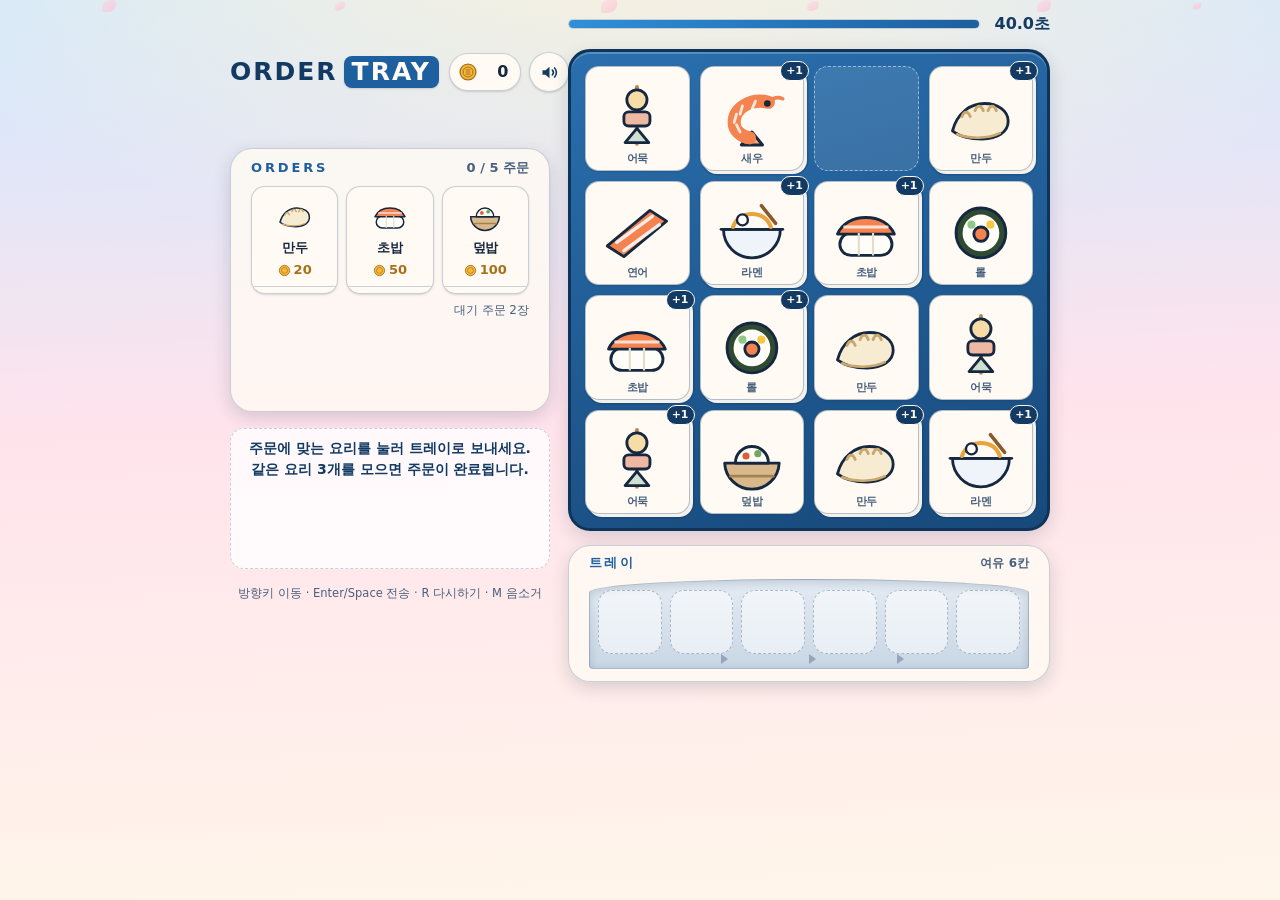
==== games/game-01/index.html @ c846a661 "feat: 플레이어블 광고 8종 데모 팩과 공통 진입점 레퍼런스 영상(00:06 4종 · 01:52 4종)에서 파악한 8종을 각각 독립 실행되는 HTML5 프로토타입으로 구현하고," ====
<!doctype html>
<html lang="ko">
<head>
<meta charset="utf-8">
<meta name="viewport" content="width=device-width, initial-scale=1, viewport-fit=cover">
<meta name="color-scheme" content="light">
<meta name="theme-color" content="#123a63">
<meta name="description" content="주문표가 요구하는 요리를 보드에서 골라 트레이로 보내는 30~45초 세로형 HTML5 미니게임.">
<title>오더 트레이 · Order Tray</title>
<link rel="stylesheet" href="style.css">
</head>
<body>

<div class="scene" aria-hidden="true">
  <span class="petal p1"></span><span class="petal p2"></span><span class="petal p3"></span>
  <span class="petal p4"></span><span class="petal p5"></span><span class="petal p6"></span>
</div>

<main class="app" id="app">

  <header class="hd">
    <p class="wordmark"><b>ORDER</b><i>TRAY</i></p>
    <div class="hd-tools">
      <p class="coin" id="coinBox">
        <svg class="coin-ico" viewBox="0 0 24 24" aria-hidden="true" focusable="false">
          <circle cx="12" cy="12" r="9.5" fill="#f5b93b" stroke="#a9701a" stroke-width="1.6"/>
          <circle cx="12" cy="12" r="6" fill="none" stroke="#a9701a" stroke-width="1.2"/>
          <path d="M9.6 9.4h4.8M9.6 12h4.8M9.6 14.6h4.8" stroke="#a9701a" stroke-width="1.2" stroke-linecap="round"/>
        </svg>
        <span class="sr-only">획득 코인</span>
        <span class="coin-num" id="coinValue">0</span>
      </p>
      <button class="icon-btn" id="muteBtn" type="button" aria-pressed="false">
        <span class="sr-only">효과음 끄기 (단축키 M)</span>
        <svg class="mute-ico" viewBox="0 0 24 24" aria-hidden="true" focusable="false">
          <path d="M4 9.5h3.5L12 5.5v13L7.5 14.5H4z" fill="currentColor"/>
          <path class="wave" d="M15.2 9.2a4 4 0 0 1 0 5.6M17.8 6.8a7.6 7.6 0 0 1 0 10.4" fill="none" stroke="currentColor" stroke-width="1.8" stroke-linecap="round"/>
          <path class="cross" d="M15.5 9.5l5 5m0-5l-5 5" fill="none" stroke="currentColor" stroke-width="1.8" stroke-linecap="round"/>
        </svg>
      </button>
    </div>
  </header>

  <section class="orders" aria-labelledby="ordersTitle">
    <div class="orders-top">
      <h2 id="ordersTitle">ORDERS</h2>
      <p class="orders-count"><span id="doneCount">0</span> / <span id="totalCount">5</span> 주문</p>
    </div>
    <ul class="tickets" id="ticketList"></ul>
    <p class="queue" id="queueInfo">대기 주문 2장</p>
  </section>

  <section class="stage" aria-labelledby="boardTitle">
    <h2 id="boardTitle" class="sr-only">요리 보드</h2>

    <div class="timer" id="timerBox">
      <div class="timer-bar"><span class="timer-fill" id="timerFill"></span></div>
      <p class="timer-num"><span class="sr-only">남은 시간</span><span id="timerValue">40.0</span>초</p>
    </div>

    <div class="board" id="board" role="group" aria-label="요리 보드, 4행 4열"></div>

    <div class="tray-wrap">
      <div class="tray-head">
        <p class="tray-title">트레이</p>
        <p class="tray-left" id="trayLeft">여유 6칸</p>
      </div>
      <div class="conveyor">
        <ul class="tray" id="tray" aria-label="트레이"></ul>
        <span class="arrow a1" aria-hidden="true"></span>
        <span class="arrow a2" aria-hidden="true"></span>
        <span class="arrow a3" aria-hidden="true"></span>
      </div>
    </div>
  </section>

  <p class="hint" id="hint">주문에 맞는 요리를 눌러 트레이로 보내세요. 같은 요리 3개를 모으면 주문이 완료됩니다.</p>

  <footer class="foot">
    <p>방향키 이동 · Enter/Space 전송 · R 다시하기 · M 음소거</p>
  </footer>

  <p class="sr-only" id="live" role="status" aria-live="polite"></p>
</main>

<div class="fx" id="fx" aria-hidden="true"></div>

<div class="overlay" id="pause" hidden>
  <div class="panel">
    <h2>일시정지</h2>
    <p>다른 화면으로 이동해 라운드를 멈췄습니다.</p>
    <button class="btn primary" id="resumeBtn" type="button">이어서 하기</button>
  </div>
</div>

<div class="overlay" id="result" hidden role="dialog" aria-modal="true" aria-labelledby="resultTitle">
  <div class="panel result-panel">
    <p class="result-badge" id="resultBadge">완료</p>
    <h2 id="resultTitle" tabindex="-1">주문 마감!</h2>
    <p class="result-lead" id="resultLead"></p>
    <dl class="result-stats">
      <div><dt>획득 코인</dt><dd id="rCoins">0</dd></div>
      <div><dt>완료 주문</dt><dd id="rOrders">0 / 5</dd></div>
      <div><dt>남은 시간</dt><dd id="rTime">0.0초</dd></div>
      <div><dt>최고 콤보</dt><dd id="rCombo">×1.0</dd></div>
    </dl>
    <div class="result-cta">
      <button class="btn primary" id="replayBtn" type="button">다시 주문받기</button>
      <button class="btn ghost" id="moreBtn" type="button">다른 데모 보기</button>
    </div>
    <p class="more-note" id="moreNote" hidden>이 데모는 8종 패키지 중 <b>1번 오더 트레이</b>입니다. 나머지 7종은 패키지 첫 화면에서 볼 수 있습니다.</p>
    <p class="result-note">코인 산식·콤보 배수·트레이 칸수·제한 시간은 원본 영상에 근거가 없어 본 프로토타입이 독자 설계한 값입니다. 아이콘·배경·효과음은 전량 오리지널로 제작했습니다.</p>
  </div>
</div>

<noscript>
  <p class="noscript">이 게임은 자바스크립트로 동작합니다. 브라우저에서 자바스크립트를 켠 뒤 다시 열어 주세요.</p>
</noscript>

<script src="script.js"></script>
</body>
</html>
---- games/game-01/style.css ----
/* 오더 트레이 — 전량 오리지널 CSS. 외부 폰트·이미지·CDN 요청 0건. */

:root {
  --ink: #16283f;
  --ink-soft: #47607d;
  --paper: #fffaf3;
  --sky-1: #cfe8ff;
  --sky-2: #ffe3ec;
  --sky-3: #fff3d8;
  --blue: #1d5f9f;
  --blue-deep: #123a63;
  --blue-soft: #dceaf8;
  --gold: #f5b93b;
  --gold-deep: #a9701a;
  --warn: #d8541f;
  --ok: #1e7a52;
  --line: rgba(18, 58, 99, .22);
  --shadow-s: 0 1px 2px rgba(18, 40, 63, .16);
  --shadow-m: 0 6px 18px rgba(18, 40, 63, .16);
  --shadow-l: 0 18px 44px rgba(18, 40, 63, .28);
  --r-s: 8px;
  --r-m: 14px;
  --r-l: 22px;
  --dur-move: 320ms;
  --dur-pop: 180ms;
  --pad-x: clamp(12px, 4vw, 20px);
}

* { box-sizing: border-box; }

html, body {
  margin: 0;
  padding: 0;
  min-height: 100%;
}

body {
  min-height: 100dvh;
  color: var(--ink);
  font: 400 16px/1.45 "Apple SD Gothic Neo", "Malgun Gothic", "Noto Sans KR", system-ui, -apple-system, "Segoe UI", sans-serif;
  background:
    radial-gradient(120% 70% at 50% -10%, var(--sky-3) 0%, transparent 55%),
    linear-gradient(178deg, var(--sky-1) 0%, var(--sky-2) 46%, #fff6ea 100%);
  background-attachment: fixed;
  -webkit-text-size-adjust: 100%;
  -webkit-tap-highlight-color: transparent;
  overflow-x: hidden;
}

.sr-only {
  position: absolute;
  width: 1px; height: 1px;
  margin: -1px; padding: 0;
  overflow: hidden;
  clip: rect(0 0 0 0);
  clip-path: inset(50%);
  white-space: nowrap;
  border: 0;
}

:focus-visible {
  outline: 3px solid var(--blue-deep);
  outline-offset: 2px;
  border-radius: 6px;
}

/* ---------- 절차적 배경 (벚꽃) ---------- */

.scene {
  position: fixed;
  inset: 0;
  pointer-events: none;
  z-index: 0;
  overflow: hidden;
}

.petal {
  position: absolute;
  width: 14px; height: 12px;
  background: linear-gradient(150deg, #ffd7e4, #ffb3cb);
  border-radius: 60% 20% 60% 20%;
  opacity: .55;
  animation: drift 14s linear infinite;
}
.petal.p1 { left: 8%;  animation-duration: 15s; animation-delay: -1s; }
.petal.p2 { left: 26%; animation-duration: 19s; animation-delay: -6s; transform: scale(.7); }
.petal.p3 { left: 47%; animation-duration: 13s; animation-delay: -9s; transform: scale(1.15); }
.petal.p4 { left: 63%; animation-duration: 21s; animation-delay: -3s; transform: scale(.8); }
.petal.p5 { left: 81%; animation-duration: 16s; animation-delay: -12s; }
.petal.p6 { left: 93%; animation-duration: 18s; animation-delay: -7s; transform: scale(.6); }

@keyframes drift {
  0%   { top: -6%;  transform: translateX(0) rotate(0deg); }
  50%  { transform: translateX(26px) rotate(180deg); }
  100% { top: 106%; transform: translateX(-10px) rotate(360deg); }
}

/* ---------- 셸 ---------- */

.app {
  position: relative;
  z-index: 1;
  width: min(100% - 24px, 560px);
  margin-inline: auto;
  padding:
    calc(env(safe-area-inset-top, 0px) + 12px)
    0
    calc(env(safe-area-inset-bottom, 0px) + 16px);
  display: flex;
  flex-direction: column;
  gap: clamp(10px, 2.4vw, 16px);
}

/* ---------- 헤더 ---------- */

.hd {
  display: flex;
  align-items: center;
  justify-content: space-between;
  gap: 10px;
}

.wordmark {
  margin: 0;
  display: flex;
  align-items: baseline;
  gap: 6px;
  font-size: clamp(19px, 5.4vw, 25px);
  letter-spacing: .08em;
  line-height: 1;
}
.wordmark b { color: var(--blue-deep); font-weight: 800; }
.wordmark i {
  font-style: normal;
  font-weight: 800;
  color: var(--paper);
  background: var(--blue);
  padding: 3px 8px 4px;
  border-radius: var(--r-s);
  box-shadow: var(--shadow-s);
}

.hd-tools { display: flex; align-items: center; gap: 8px; }

.coin {
  margin: 0;
  display: flex;
  align-items: center;
  gap: 6px;
  padding: 6px 12px 6px 8px;
  background: var(--paper);
  border: 1.5px solid var(--line);
  border-radius: 999px;
  box-shadow: var(--shadow-s);
  font-variant-numeric: tabular-nums;
  font-weight: 700;
  transition: transform 160ms ease;
}
.coin.bump { transform: scale(1.09); }
.coin-ico { width: 20px; height: 20px; flex: none; }
.coin-num { min-width: 2.2ch; text-align: right; }

.icon-btn {
  width: 40px; height: 40px;
  display: grid; place-items: center;
  padding: 0;
  color: var(--blue-deep);
  background: var(--paper);
  border: 1.5px solid var(--line);
  border-radius: 999px;
  box-shadow: var(--shadow-s);
  cursor: pointer;
}
.icon-btn:hover { background: #fff; }
.mute-ico { width: 21px; height: 21px; }
.mute-ico .cross { display: none; }
.icon-btn[aria-pressed="true"] .mute-ico .wave { display: none; }
.icon-btn[aria-pressed="true"] .mute-ico .cross { display: block; }
.icon-btn[aria-pressed="true"] { color: var(--ink-soft); }

/* ---------- 주문표 ---------- */

.orders {
  background: rgba(255, 250, 243, .82);
  border: 1.5px solid var(--line);
  border-radius: var(--r-l);
  padding: 10px var(--pad-x) 12px;
  box-shadow: var(--shadow-m);
}

.orders-top {
  display: flex;
  align-items: baseline;
  justify-content: space-between;
  gap: 8px;
  margin-bottom: 8px;
}
.orders-top h2 {
  margin: 0;
  font-size: 13px;
  letter-spacing: .22em;
  color: var(--blue);
  font-weight: 800;
}
.orders-count {
  margin: 0;
  font-size: 13px;
  font-weight: 700;
  color: var(--ink-soft);
  font-variant-numeric: tabular-nums;
}

.tickets {
  list-style: none;
  margin: 0; padding: 0;
  display: grid;
  grid-template-columns: repeat(3, 1fr);
  gap: 8px;
  min-height: 92px;
}

.ticket {
  position: relative;
  display: flex;
  flex-direction: column;
  align-items: center;
  gap: 3px;
  padding: 9px 4px 8px;
  background: var(--paper);
  border: 1.5px solid var(--line);
  border-radius: var(--r-m);
  box-shadow: var(--shadow-s);
  overflow: hidden;
  transition: transform 220ms ease, opacity 220ms ease;
}
/* 톱니 종이 모서리 */
.ticket::after {
  content: "";
  position: absolute;
  left: 0; right: 0; bottom: 0;
  height: 6px;
  background:
    radial-gradient(circle at 4px 6px, transparent 3.6px, var(--paper) 3.7px) 0 0 / 8px 6px repeat-x;
  filter: drop-shadow(0 -1px 0 var(--line));
}
.ticket .t-ico { width: clamp(30px, 9.5vw, 40px); height: clamp(30px, 9.5vw, 40px); }
.ticket .t-name {
  font-size: clamp(11px, 3.1vw, 13px);
  font-weight: 700;
  letter-spacing: -.02em;
}
.ticket .t-reward {
  display: inline-flex;
  align-items: center;
  gap: 3px;
  font-size: clamp(11px, 3vw, 13px);
  font-weight: 800;
  color: var(--gold-deep);
  font-variant-numeric: tabular-nums;
}
.ticket .t-reward svg { width: 13px; height: 13px; }

.ticket.target { border-color: var(--blue); box-shadow: 0 0 0 3px rgba(29, 95, 159, .18), var(--shadow-s); }
.ticket.done { border-color: var(--ok); }
.ticket.done::before {
  content: "완료";
  position: absolute;
  inset: 0;
  display: grid;
  place-items: center;
  font-weight: 800;
  font-size: 15px;
  letter-spacing: .1em;
  color: var(--ok);
  background: rgba(230, 248, 239, .9);
  border: 3px double var(--ok);
  border-radius: var(--r-m);
  transform: rotate(-8deg) scale(1.06);
  animation: stamp 250ms ease-out;
}
@keyframes stamp {
  from { transform: rotate(-8deg) scale(1.7); opacity: 0; }
  to   { transform: rotate(-8deg) scale(1.06); opacity: 1; }
}
.ticket.leaving { transform: translateY(-14px); opacity: 0; }

.ticket.slot-empty {
  background: rgba(255, 250, 243, .35);
  border-style: dashed;
  box-shadow: none;
}
.ticket.slot-empty::after { display: none; }

.queue {
  margin: 8px 0 0;
  font-size: 12px;
  color: var(--ink-soft);
  text-align: right;
}

/* ---------- 타이머 ---------- */

.stage { display: flex; flex-direction: column; gap: clamp(8px, 2.2vw, 14px); }

.timer { display: flex; align-items: center; gap: 10px; }
.timer-bar {
  flex: 1;
  height: 10px;
  background: rgba(255, 255, 255, .7);
  border: 1.5px solid var(--line);
  border-radius: 999px;
  overflow: hidden;
}
.timer-fill {
  display: block;
  height: 100%;
  width: 100%;
  background: linear-gradient(90deg, #2f8fd8, #1d5f9f);
  transform-origin: left center;
}
.timer.low .timer-fill { background: linear-gradient(90deg, #f08a3c, var(--warn)); }
.timer-num {
  margin: 0;
  min-width: 5.4ch;
  text-align: right;
  font-weight: 800;
  font-variant-numeric: tabular-nums;
  color: var(--blue-deep);
}
.timer.low .timer-num { color: var(--warn); }

/* ---------- 보드 ---------- */

.board {
  display: grid;
  grid-template-columns: repeat(4, 1fr);
  gap: clamp(6px, 2vw, 10px);
  padding: clamp(8px, 2.6vw, 14px);
  background: linear-gradient(165deg, #2a6fae, #17497b);
  border: 3px solid #0f3459;
  border-radius: var(--r-l);
  box-shadow: inset 0 2px 0 rgba(255, 255, 255, .22), var(--shadow-m);
}

.cell {
  position: relative;
  aspect-ratio: 1;
  min-width: 44px;
  min-height: 44px;
  display: grid;
  place-items: center;
  gap: 0;
  padding: 0;
  background: var(--paper);
  border: 1.5px solid rgba(15, 52, 89, .3);
  border-radius: var(--r-m);
  box-shadow: var(--shadow-s);
  cursor: pointer;
  touch-action: manipulation;
  font: inherit;
  color: inherit;
  transition: transform 90ms ease, box-shadow 120ms ease;
}
.cell:hover:not(:disabled) { box-shadow: 0 3px 10px rgba(18, 40, 63, .26); }
.cell:active:not(:disabled) { transform: translateY(1px) scale(.97); }

.cell .c-ico {
  width: 74%;
  height: 74%;
  pointer-events: none;
}
.cell .c-name {
  position: absolute;
  bottom: 3px;
  left: 0; right: 0;
  font-size: clamp(9px, 2.4vw, 11px);
  font-weight: 700;
  letter-spacing: -.03em;
  color: var(--ink-soft);
  pointer-events: none;
}

/* 2층 표현 */
.cell.stacked {
  box-shadow: 3px 3px 0 rgba(255, 250, 243, .95), 3px 3px 0 1.5px rgba(15, 52, 89, .3), var(--shadow-s);
}
.cell .c-badge {
  position: absolute;
  top: -6px; right: -6px;
  min-width: 20px;
  padding: 1px 5px;
  font-size: 11px;
  font-weight: 800;
  color: var(--paper);
  background: var(--blue-deep);
  border: 1.5px solid var(--paper);
  border-radius: 999px;
  pointer-events: none;
}

.cell.empty,
.cell:disabled {
  background: rgba(255, 250, 243, .1);
  border-style: dashed;
  border-color: rgba(255, 250, 243, .5);
  box-shadow: none;
  cursor: default;
}

/* ---------- 트레이 ---------- */

.tray-wrap {
  background: rgba(255, 250, 243, .82);
  border: 1.5px solid var(--line);
  border-radius: var(--r-l);
  padding: 8px var(--pad-x) 12px;
  box-shadow: var(--shadow-m);
  transition: border-color 200ms ease, box-shadow 200ms ease;
}
.tray-head {
  display: flex;
  align-items: baseline;
  justify-content: space-between;
  gap: 8px;
  margin-bottom: 6px;
}
.tray-title {
  margin: 0;
  font-size: 13px;
  font-weight: 800;
  letter-spacing: .18em;
  color: var(--blue);
}
.tray-left {
  margin: 0;
  font-size: 12px;
  font-weight: 700;
  color: var(--ink-soft);
}

.conveyor {
  position: relative;
  padding: 10px 8px 14px;
  background: linear-gradient(180deg, #e4ecf4 0%, #c8d6e4 100%);
  border: 1.5px solid rgba(15, 52, 89, .28);
  border-radius: 999px 999px 18px 18px / 60px 60px 18px 18px;
  box-shadow: inset 0 3px 8px rgba(18, 40, 63, .16);
}

.tray {
  list-style: none;
  margin: 0; padding: 0;
  display: grid;
  grid-template-columns: repeat(6, 1fr);
  gap: clamp(4px, 1.4vw, 8px);
}

.slot {
  position: relative;
  aspect-ratio: 1;
  min-height: 40px;
  display: grid;
  place-items: center;
  background: rgba(255, 255, 255, .55);
  border: 1.5px dashed rgba(15, 52, 89, .3);
  border-radius: var(--r-m);
}
.slot.filled {
  background: var(--paper);
  border-style: solid;
  border-color: rgba(15, 52, 89, .32);
  box-shadow: var(--shadow-s);
  animation: land 160ms ease-out;
}
@keyframes land {
  from { transform: scale(.72); }
  60%  { transform: scale(1.06); }
  to   { transform: scale(1); }
}
.slot .s-ico { width: 78%; height: 78%; }
.slot.clearing { animation: clearPop 380ms ease-in forwards; }
@keyframes clearPop {
  0%   { transform: scale(1); }
  40%  { transform: scale(1.24); }
  100% { transform: scale(.2); opacity: 0; }
}

.arrow {
  position: absolute;
  bottom: 4px;
  width: 0; height: 0;
  border-left: 7px solid rgba(15, 52, 89, .3);
  border-top: 5px solid transparent;
  border-bottom: 5px solid transparent;
}
.arrow.a1 { left: 30%; }
.arrow.a2 { left: 50%; }
.arrow.a3 { left: 70%; }

.tray-wrap.warn {
  border-color: var(--warn);
  box-shadow: 0 0 0 3px rgba(216, 84, 31, .16), var(--shadow-m);
  animation: pulse 1.2s ease-in-out infinite;
}
.tray-wrap.warn .tray-left { color: var(--warn); }
@keyframes pulse {
  0%, 100% { box-shadow: 0 0 0 3px rgba(216, 84, 31, .10), var(--shadow-m); }
  50%      { box-shadow: 0 0 0 6px rgba(216, 84, 31, .22), var(--shadow-m); }
}

/* ---------- 안내 / 푸터 ---------- */

.hint {
  margin: 0;
  padding: 9px 14px;
  text-align: center;
  font-size: clamp(12px, 3.3vw, 14px);
  font-weight: 600;
  color: var(--blue-deep);
  background: rgba(255, 255, 255, .78);
  border: 1.5px dashed var(--line);
  border-radius: var(--r-m);
  transition: opacity 220ms ease;
}
.hint[hidden] { display: none; }

.foot {
  margin: 0;
  text-align: center;
  font-size: 11.5px;
  color: var(--ink-soft);
}
.foot p { margin: 0; }

.noscript {
  position: relative;
  z-index: 2;
  margin: 24px auto;
  max-width: 420px;
  padding: 16px;
  text-align: center;
  background: var(--paper);
  border: 2px solid var(--warn);
  border-radius: var(--r-m);
}

/* ---------- 비행 이펙트 레이어 ---------- */

.fx {
  position: fixed;
  inset: 0;
  z-index: 40;
  pointer-events: none;
}
.fx .flyer {
  position: absolute;
  display: grid;
  place-items: center;
  background: var(--paper);
  border: 1.5px solid rgba(15, 52, 89, .32);
  border-radius: var(--r-m);
  box-shadow: var(--shadow-m);
}
.fx .flyer svg { width: 78%; height: 78%; }
.fx .spark {
  position: absolute;
  width: 18px; height: 18px;
  border-radius: 999px;
  background: radial-gradient(circle at 35% 35%, #ffe9ae, var(--gold) 60%, var(--gold-deep));
}

/* ---------- 오버레이 ---------- */

.overlay {
  position: fixed;
  inset: 0;
  z-index: 50;
  display: grid;
  place-items: center;
  padding: 20px;
  background: rgba(18, 40, 63, .48);
  backdrop-filter: blur(2px);
}
.overlay[hidden] { display: none; }

.panel {
  width: min(100%, 400px);
  padding: 22px 20px 18px;
  text-align: center;
  background: var(--paper);
  border: 2px solid var(--blue-deep);
  border-radius: var(--r-l);
  box-shadow: var(--shadow-l);
  animation: rise 220ms ease-out;
}
@keyframes rise {
  from { transform: translateY(14px); opacity: 0; }
  to   { transform: none; opacity: 1; }
}
.panel h2 { margin: 4px 0 6px; font-size: clamp(21px, 6vw, 26px); }
.panel p { margin: 0 0 14px; color: var(--ink-soft); }

.result-badge {
  display: inline-block;
  margin: 0 0 4px !important;
  padding: 3px 12px;
  font-size: 12px;
  font-weight: 800;
  letter-spacing: .14em;
  color: var(--paper) !important;
  background: var(--ok);
  border-radius: 999px;
}
.overlay.lost .result-badge { background: var(--warn); }
.result-lead { font-weight: 600; }

.result-stats {
  display: grid;
  grid-template-columns: 1fr 1fr;
  gap: 8px;
  margin: 0 0 16px;
}
.result-stats > div {
  padding: 9px 6px;
  background: rgba(220, 234, 248, .6);
  border: 1.5px solid var(--line);
  border-radius: var(--r-m);
}
.result-stats dt { font-size: 11.5px; color: var(--ink-soft); }
.result-stats dd {
  margin: 2px 0 0;
  font-size: clamp(16px, 4.6vw, 19px);
  font-weight: 800;
  font-variant-numeric: tabular-nums;
}

.result-cta { display: grid; gap: 8px; }

.btn {
  padding: 12px 16px;
  min-height: 46px;
  font: inherit;
  font-weight: 800;
  border-radius: 999px;
  border: 2px solid var(--blue-deep);
  cursor: pointer;
}
.btn.primary { color: var(--paper); background: var(--blue); }
.btn.primary:hover { background: var(--blue-deep); }
.btn.ghost { color: var(--blue-deep); background: transparent; }
.btn.ghost:hover { background: var(--blue-soft); }

.more-note {
  margin: 10px 0 0 !important;
  padding: 9px 12px;
  font-size: 12.5px;
  color: var(--ink) !important;
  background: var(--blue-soft);
  border-radius: var(--r-m);
}
.more-note[hidden] { display: none; }

.result-note {
  margin: 14px 0 0 !important;
  font-size: 11px;
  line-height: 1.5;
  color: var(--ink-soft);
}

/* ---------- 반응형 ---------- */

/* 낮은 높이: 장식과 부가 정보를 줄이고 보드·트레이를 우선한다 */
@media (max-height: 650px) {
  .wordmark { font-size: 18px; }
  .scene { display: none; }
  .foot { display: none; }
  .queue { display: none; }
  .tickets { min-height: 78px; }
  .app { gap: 8px; }
}

/* 가로 화면: 2열 셸. DOM 순서와 키보드 좌표는 그대로 유지된다. */
@media (min-width: 700px) and (orientation: landscape) {
  .app {
    width: min(100% - 24px, 820px);
    display: grid;
    grid-template-columns: minmax(240px, 320px) 1fr;
    grid-template-areas:
      "hd     stage"
      "orders stage"
      "hint   stage"
      "foot   stage";
    align-content: start;
    column-gap: 18px;
  }
  .hd     { grid-area: hd; }
  .orders { grid-area: orders; }
  .stage  { grid-area: stage; }
  .hint   { grid-area: hint; }
  .foot   { grid-area: foot; }
  .tickets { min-height: 108px; }
}

/* ---------- 사용자 환경 설정 ---------- */

@media (prefers-reduced-motion: reduce) {
  *, *::before, *::after {
    animation-duration: 1ms !important;
    animation-iteration-count: 1 !important;
    transition-duration: 1ms !important;
  }
  .scene { display: none; }
  .tray-wrap.warn {
    background: #fdece4;
    border-color: var(--warn);
  }
}

@media (prefers-contrast: more) {
  :root { --line: rgba(18, 58, 99, .55); --ink-soft: #2c4155; }
  .cell, .slot, .ticket, .panel { border-width: 2px; }
}

@media (forced-colors: active) {
  .scene, .fx { display: none; }
  .cell, .slot, .ticket, .panel, .board, .conveyor, .tray-wrap, .orders {
    border: 1px solid CanvasText;
    background: Canvas;
    box-shadow: none;
    forced-color-adjust: none;
    color: CanvasText;
  }
  .cell.stacked { border-width: 3px; }
  .timer-fill { background: Highlight; }
  .btn { border: 1px solid CanvasText; }
}
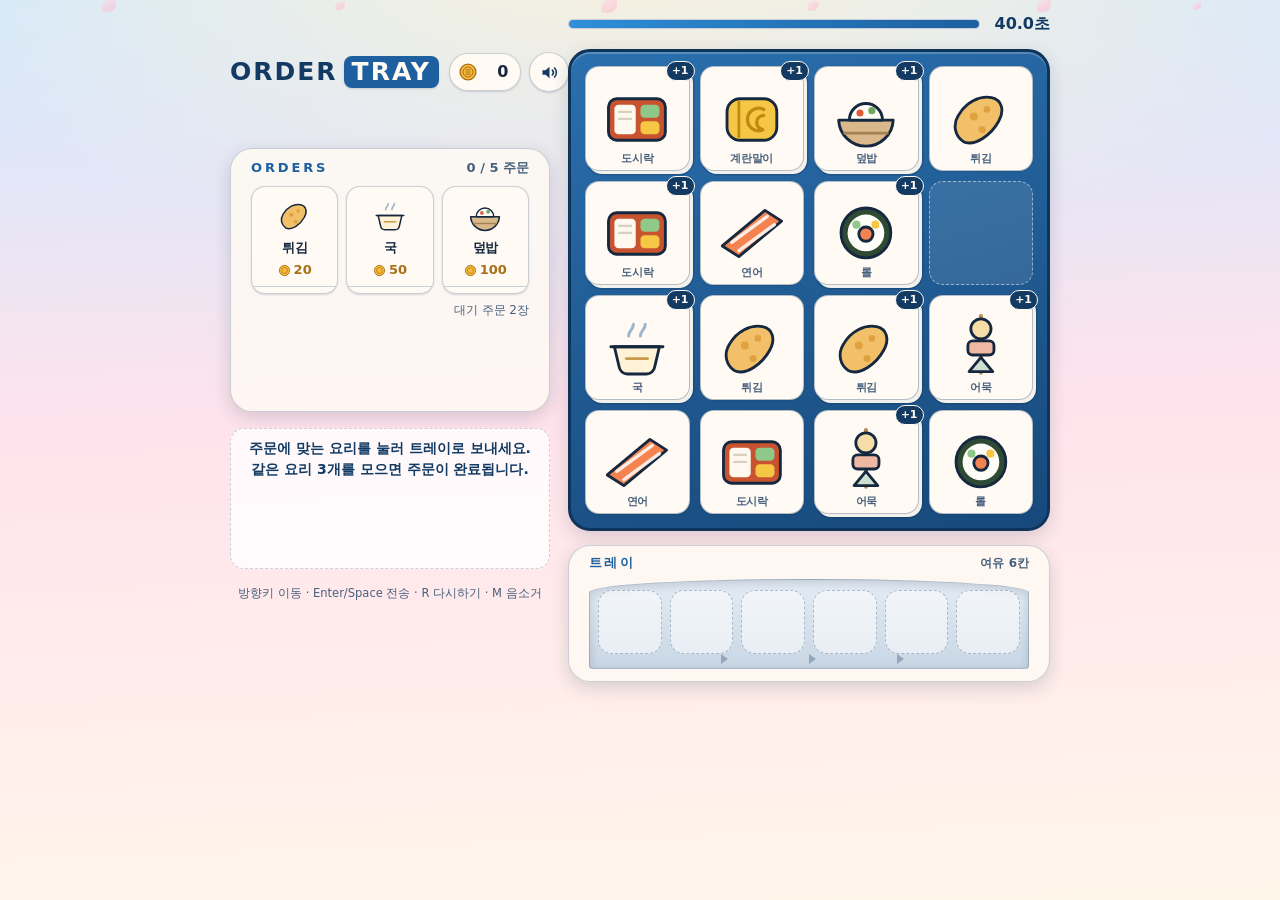
==== commit 039217e8: "fix(games): 게임 페이지에 팩 파비콘을 단다 파비콘 링크가 없으면 브라우저가 호스트 루트의 /favicon.ico 를 자동으로 요청해 Pages 배포본에서 404 가 하나" ====
--- a/games/game-01/index.html
+++ b/games/game-01/index.html
@@ -7,6 +7,7 @@
 <meta name="theme-color" content="#123a63">
 <meta name="description" content="주문표가 요구하는 요리를 보드에서 골라 트레이로 보내는 30~45초 세로형 HTML5 미니게임.">
 <title>오더 트레이 · Order Tray</title>
+<link rel="icon" href="data:image/svg+xml,%3Csvg xmlns='http://www.w3.org/2000/svg' viewBox='0 0 32 32'%3E%3Crect width='32' height='32' rx='8' fill='%2317110d'/%3E%3Cpath d='M16 6c3 3.6 4.6 6.2 4.6 8.6a4.6 4.6 0 0 1-9.2 0C11.4 12.2 13 9.6 16 6z' fill='%23ff9d4d'/%3E%3Cpath d='M16 14.5c1.4 1.7 2.1 2.9 2.1 4a2.1 2.1 0 1 1-4.2 0c0-1.1.7-2.3 2.1-4z' fill='%23ffe3b0'/%3E%3Crect x='8' y='23' width='16' height='2.6' rx='1.3' fill='%23c9a274'/%3E%3C/svg%3E">
 <link rel="stylesheet" href="style.css">
 </head>
 <body>
